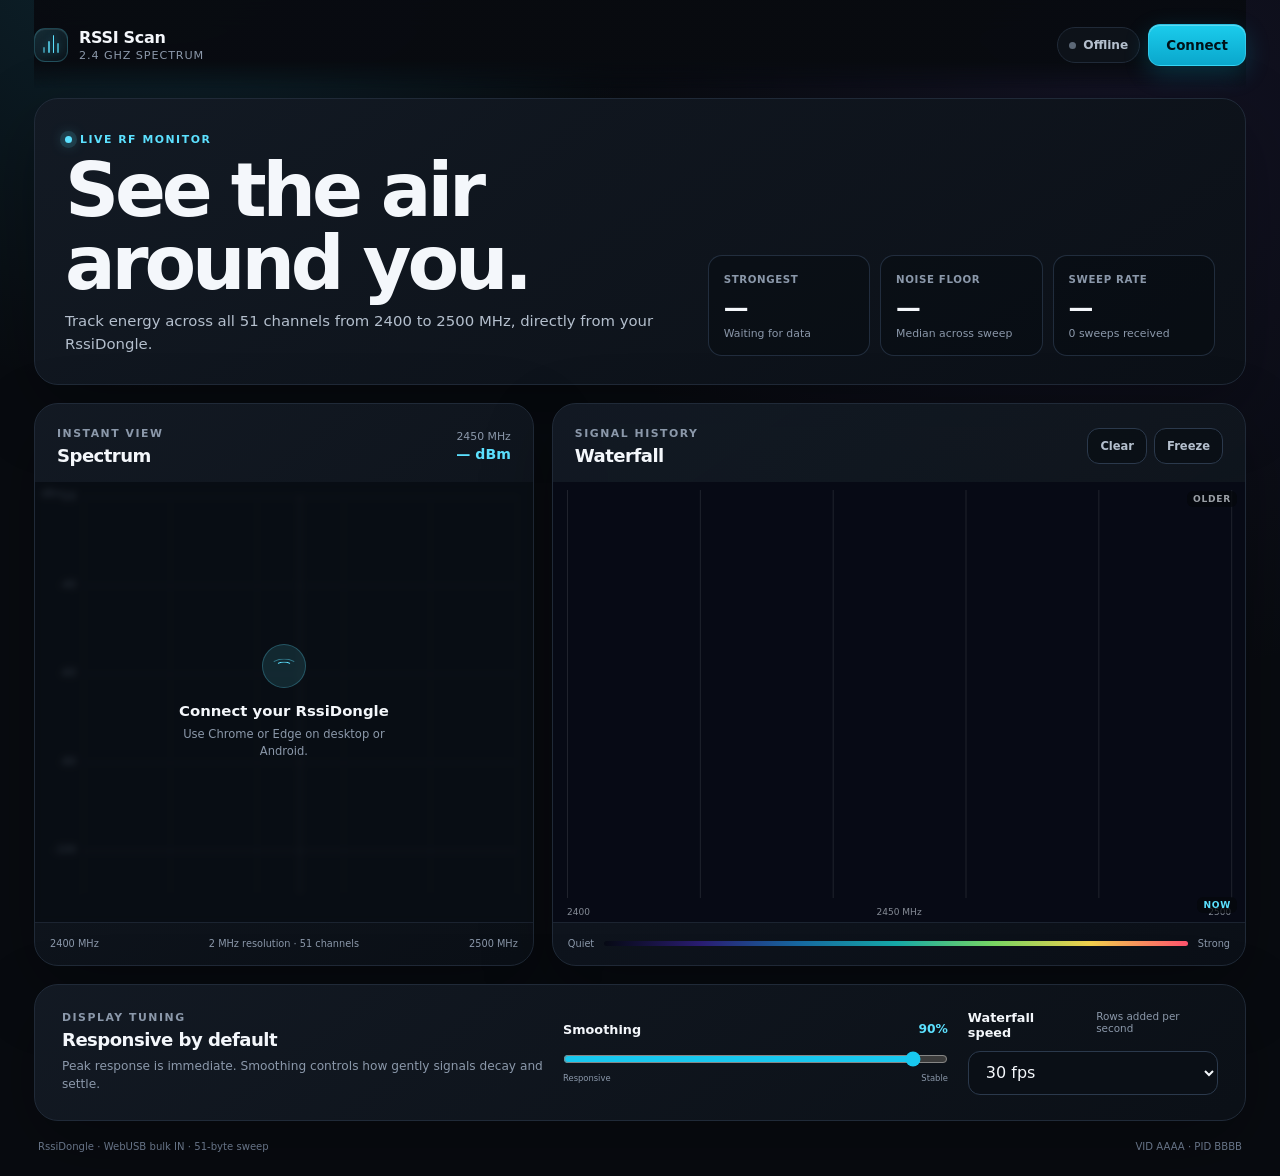
==== index.html @ 309f22cc "Rename RssiWebUsb.html to index.html" ====
<!doctype html>
<html lang="en">
<head>
  <meta charset="utf-8">
  <meta name="viewport" content="width=device-width, initial-scale=1, viewport-fit=cover">
  <meta name="theme-color" content="#080b10">
  <meta name="color-scheme" content="dark">
  <title>RSSI Scan · 2.4 GHz spectrum</title>
  <meta name="description" content="A live, mobile-first 2.4 GHz spectrum and waterfall display for RssiDongle.">
  <link rel="stylesheet" href="RssiWebUsb.css?v=3">
  <script src="RssiWebUsb.js?v=3" defer></script>
</head>
<body>
  <div class="app-shell">
    <header class="topbar">
      <a class="brand" href="#top" aria-label="RSSI Scan home">
        <span class="brand-mark" aria-hidden="true"><i></i><i></i><i></i><i></i></span>
        <span>
          <strong>RSSI Scan</strong>
          <small>2.4 GHz spectrum</small>
        </span>
      </a>

      <div class="connection-actions">
        <span class="status-pill" id="statusPill" data-state="idle">
          <span class="status-dot" aria-hidden="true"></span>
          <span id="statusText">Offline</span>
        </span>
        <button class="primary-button" id="connectButton" type="button">
          <span id="connectLabel">Connect</span>
        </button>
      </div>
    </header>

    <main id="top">
      <section class="intro-panel" aria-labelledby="pageTitle">
        <div class="intro-copy">
          <p class="eyebrow"><span class="live-beacon" aria-hidden="true"></span> Live RF monitor</p>
          <h1 id="pageTitle">See the air around you.</h1>
          <p>Track energy across all 51 channels from 2400 to 2500 MHz, directly from your RssiDongle.</p>
        </div>

        <div class="metrics" aria-label="Live scan metrics">
          <article class="metric">
            <span>Strongest</span>
            <strong id="peakRssi">—</strong>
            <small id="peakFrequency">Waiting for data</small>
          </article>
          <article class="metric">
            <span>Noise floor</span>
            <strong id="noiseFloor">—</strong>
            <small>Median across sweep</small>
          </article>
          <article class="metric">
            <span>Sweep rate</span>
            <strong id="packetRate">—</strong>
            <small id="packetTotal">0 sweeps received</small>
          </article>
        </div>
      </section>

      <section class="dashboard-grid" aria-label="RSSI visualizations">
        <article class="panel spectrum-panel">
          <header class="panel-header">
            <div>
              <p class="panel-kicker">Instant view</p>
              <h2>Spectrum</h2>
            </div>
            <div class="channel-readout" aria-live="polite">
              <span id="selectedFrequency">— MHz</span>
              <strong id="selectedRssi">— dBm</strong>
            </div>
          </header>

          <div class="canvas-wrap spectrum-wrap" id="spectrumWrap">
            <canvas id="spectrumCanvas" role="img" aria-label="Live RSSI spectrum from 2400 to 2500 megahertz"></canvas>
            <div class="empty-state" id="emptyState">
              <span class="empty-icon" aria-hidden="true"></span>
              <strong>Connect your RssiDongle</strong>
              <small>Use Chrome or Edge on desktop or Android.</small>
            </div>
          </div>

          <footer class="axis-caption">
            <span>2400 MHz</span>
            <span>2 MHz resolution · 51 channels</span>
            <span>2500 MHz</span>
          </footer>
        </article>

        <article class="panel waterfall-panel">
          <header class="panel-header">
            <div>
              <p class="panel-kicker">Signal history</p>
              <h2>Waterfall</h2>
            </div>
            <div class="panel-actions">
              <button class="icon-button" id="clearButton" type="button" aria-label="Clear waterfall history">Clear</button>
              <button class="icon-button" id="freezeButton" type="button" aria-pressed="false">Freeze</button>
            </div>
          </header>

          <div class="canvas-wrap waterfall-wrap" id="waterfallWrap">
            <canvas id="waterfallCanvas" role="img" aria-label="Scrolling RSSI waterfall history"></canvas>
            <span class="time-label time-label-old">Older</span>
            <span class="time-label time-label-now">Now</span>
          </div>

          <footer class="heat-legend" aria-label="Waterfall signal scale">
            <span>Quiet</span>
            <span class="heat-gradient" aria-hidden="true"></span>
            <span>Strong</span>
          </footer>
        </article>
      </section>

      <section class="settings-panel" aria-labelledby="settingsTitle">
        <div class="settings-heading">
          <p class="panel-kicker">Display tuning</p>
          <h2 id="settingsTitle">Responsive by default</h2>
          <p>Peak response is immediate. Smoothing controls how gently signals decay and settle.</p>
        </div>

        <label class="range-control" for="smoothingInput">
          <span>
            <strong>Smoothing</strong>
            <output id="smoothingValue" for="smoothingInput">90%</output>
          </span>
          <input id="smoothingInput" type="range" min="0" max="97" value="90" step="1">
          <span class="range-ends"><small>Responsive</small><small>Stable</small></span>
        </label>

        <label class="select-control" for="waterfallRate">
          <span>
            <strong>Waterfall speed</strong>
            <small>Rows added per second</small>
          </span>
          <select id="waterfallRate">
            <option value="15">15 fps</option>
            <option value="30" selected>30 fps</option>
            <option value="60">60 fps</option>
          </select>
        </label>
      </section>

      <section class="compatibility" id="compatibilityNote" hidden>
        <strong>WebUSB is unavailable in this browser.</strong>
        <span id="compatibilityText">Open this page in Chrome or Edge on desktop or Android. iPhone and iPad browsers currently do not expose WebUSB.</span>
      </section>
    </main>

    <footer class="app-footer">
      <span>RssiDongle · WebUSB bulk IN · 51-byte sweep</span>
      <span id="deviceIdentity">VID AAAA · PID BBBB</span>
    </footer>
  </div>

  <div class="toast" id="toast" role="status" aria-live="polite"></div>
</body>
</html>
---- RssiWebUsb.css ----
:root {
  color-scheme: dark;
  --bg: #080b10;
  --surface: #0f141c;
  --surface-raised: #141b25;
  --surface-soft: #0b1017;
  --border: #202a38;
  --border-strong: #2b394c;
  --text: #f4f7fb;
  --muted: #8b98aa;
  --muted-strong: #b4bfcd;
  --accent: #5ce1ff;
  --accent-strong: #18c8ef;
  --accent-soft: rgba(92, 225, 255, 0.12);
  --success: #77e6a1;
  --danger: #ff7187;
  --radius-lg: 24px;
  --radius-md: 17px;
  --shadow: 0 24px 70px rgba(0, 0, 0, 0.28);
  font-family: Inter, ui-sans-serif, system-ui, -apple-system, BlinkMacSystemFont, "Segoe UI", sans-serif;
  font-synthesis: none;
}

* {
  box-sizing: border-box;
}

html {
  min-width: 320px;
  scroll-behavior: smooth;
}

body {
  min-height: 100vh;
  margin: 0;
  overflow-x: hidden;
  background:
    radial-gradient(circle at 12% -10%, rgba(39, 167, 201, 0.17), transparent 32rem),
    radial-gradient(circle at 88% 12%, rgba(101, 74, 188, 0.11), transparent 34rem),
    var(--bg);
  color: var(--text);
  -webkit-font-smoothing: antialiased;
}

button,
input,
select {
  font: inherit;
}

button,
select,
input[type="range"] {
  -webkit-tap-highlight-color: transparent;
}

button {
  color: inherit;
}

.app-shell {
  width: min(100%, 1500px);
  min-height: 100vh;
  margin-inline: auto;
  padding: 0 max(16px, env(safe-area-inset-right)) max(20px, env(safe-area-inset-bottom)) max(16px, env(safe-area-inset-left));
}

.topbar {
  position: sticky;
  z-index: 10;
  top: 0;
  display: flex;
  align-items: center;
  justify-content: space-between;
  min-height: 76px;
  padding: max(12px, env(safe-area-inset-top)) 0 10px;
  background: linear-gradient(to bottom, rgba(8, 11, 16, 0.97) 70%, rgba(8, 11, 16, 0));
  backdrop-filter: blur(14px);
}

.brand {
  display: inline-flex;
  align-items: center;
  gap: 11px;
  color: var(--text);
  text-decoration: none;
}

.brand strong,
.brand small {
  display: block;
}

.brand strong {
  font-size: 1rem;
  letter-spacing: -0.02em;
}

.brand small {
  margin-top: 2px;
  color: var(--muted);
  font-size: 0.7rem;
  letter-spacing: 0.08em;
  text-transform: uppercase;
}

.brand-mark {
  display: flex;
  align-items: flex-end;
  gap: 3px;
  width: 34px;
  height: 34px;
  padding: 8px;
  border: 1px solid rgba(92, 225, 255, 0.22);
  border-radius: 11px;
  background: linear-gradient(145deg, rgba(92, 225, 255, 0.16), rgba(92, 225, 255, 0.04));
  box-shadow: inset 0 1px rgba(255, 255, 255, 0.08);
}

.brand-mark i {
  width: 3px;
  border-radius: 4px;
  background: var(--accent);
  box-shadow: 0 0 9px rgba(92, 225, 255, 0.48);
}

.brand-mark i:nth-child(1) { height: 6px; opacity: 0.52; }
.brand-mark i:nth-child(2) { height: 12px; opacity: 0.75; }
.brand-mark i:nth-child(3) { height: 18px; }
.brand-mark i:nth-child(4) { height: 10px; opacity: 0.65; }

.connection-actions {
  display: flex;
  align-items: center;
  gap: 8px;
}

.status-pill {
  display: none;
  align-items: center;
  gap: 7px;
  min-height: 36px;
  padding: 0 11px;
  border: 1px solid var(--border);
  border-radius: 999px;
  background: rgba(15, 20, 28, 0.82);
  color: var(--muted-strong);
  font-size: 0.76rem;
  font-weight: 700;
}

.status-dot {
  width: 7px;
  height: 7px;
  border-radius: 50%;
  background: #5c6877;
}

.status-pill[data-state="connected"] {
  border-color: rgba(119, 230, 161, 0.25);
  color: var(--success);
}

.status-pill[data-state="connected"] .status-dot {
  background: var(--success);
  box-shadow: 0 0 0 4px rgba(119, 230, 161, 0.1), 0 0 12px rgba(119, 230, 161, 0.65);
}

.status-pill[data-state="error"] {
  color: var(--danger);
}

.status-pill[data-state="error"] .status-dot {
  background: var(--danger);
}

.primary-button,
.icon-button {
  min-height: 42px;
  border-radius: 12px;
  cursor: pointer;
  transition: transform 140ms ease, border-color 140ms ease, background 140ms ease;
}

.primary-button {
  min-width: 96px;
  padding: 0 17px;
  border: 1px solid rgba(92, 225, 255, 0.42);
  background: linear-gradient(180deg, #1bccec, #0aa7cc);
  box-shadow: 0 8px 24px rgba(5, 174, 210, 0.23), inset 0 1px rgba(255, 255, 255, 0.28);
  color: #001218;
  font-size: 0.84rem;
  font-weight: 800;
}

.primary-button:active,
.icon-button:active {
  transform: scale(0.97);
}

.primary-button:disabled {
  cursor: wait;
  opacity: 0.6;
}

main {
  display: grid;
  gap: 14px;
  padding-top: 10px;
}

.intro-panel,
.panel,
.settings-panel,
.compatibility {
  border: 1px solid var(--border);
  background: linear-gradient(145deg, rgba(19, 26, 36, 0.95), rgba(11, 16, 23, 0.96));
  box-shadow: var(--shadow);
}

.intro-panel {
  display: grid;
  gap: 24px;
  overflow: hidden;
  padding: 25px 20px 20px;
  border-radius: var(--radius-lg);
}

.intro-copy {
  position: relative;
  z-index: 1;
}

.eyebrow,
.panel-kicker {
  margin: 0 0 8px;
  color: var(--accent);
  font-size: 0.68rem;
  font-weight: 800;
  letter-spacing: 0.14em;
  text-transform: uppercase;
}

.eyebrow {
  display: flex;
  align-items: center;
  gap: 8px;
}

.live-beacon {
  width: 7px;
  height: 7px;
  border-radius: 50%;
  background: var(--accent);
  box-shadow: 0 0 0 5px var(--accent-soft), 0 0 14px rgba(92, 225, 255, 0.7);
}

h1,
h2,
p {
  margin-top: 0;
}

h1 {
  max-width: 650px;
  margin-bottom: 10px;
  font-size: clamp(2rem, 9vw, 4.7rem);
  line-height: 0.97;
  letter-spacing: -0.055em;
}

.intro-copy > p:last-child {
  max-width: 630px;
  margin-bottom: 0;
  color: var(--muted-strong);
  font-size: 0.93rem;
  line-height: 1.55;
}

.metrics {
  display: grid;
  grid-template-columns: repeat(3, minmax(0, 1fr));
  gap: 8px;
}

.metric {
  min-width: 0;
  padding: 14px 11px 12px;
  border: 1px solid rgba(43, 57, 76, 0.74);
  border-radius: 14px;
  background: rgba(6, 10, 15, 0.42);
}

.metric span,
.metric small,
.metric strong {
  display: block;
  overflow: hidden;
  text-overflow: ellipsis;
  white-space: nowrap;
}

.metric span {
  margin-bottom: 8px;
  color: var(--muted);
  font-size: 0.64rem;
  font-weight: 700;
  letter-spacing: 0.06em;
  text-transform: uppercase;
}

.metric strong {
  font-size: clamp(1rem, 4.4vw, 1.55rem);
  letter-spacing: -0.04em;
}

.metric small {
  margin-top: 5px;
  color: var(--muted);
  font-size: 0.62rem;
}

.dashboard-grid {
  display: grid;
  gap: 14px;
}

.panel {
  min-width: 0;
  overflow: hidden;
  border-radius: var(--radius-lg);
}

.panel-header {
  display: flex;
  align-items: center;
  justify-content: space-between;
  min-height: 78px;
  padding: 17px 17px 10px;
}

.panel-header h2,
.settings-heading h2 {
  margin: 0;
  font-size: 1.13rem;
  letter-spacing: -0.03em;
}

.panel-kicker {
  margin-bottom: 5px;
  color: var(--muted);
}

.channel-readout {
  min-width: 98px;
  padding-left: 12px;
  text-align: right;
}

.channel-readout span,
.channel-readout strong {
  display: block;
}

.channel-readout span {
  color: var(--muted);
  font-size: 0.68rem;
}

.channel-readout strong {
  margin-top: 3px;
  color: var(--accent);
  font-size: 0.88rem;
}

.panel-actions {
  display: flex;
  gap: 7px;
}

.icon-button {
  min-height: 36px;
  padding: 0 12px;
  border: 1px solid var(--border-strong);
  background: rgba(8, 12, 17, 0.6);
  color: var(--muted-strong);
  font-size: 0.72rem;
  font-weight: 750;
}

.icon-button[aria-pressed="true"] {
  border-color: rgba(92, 225, 255, 0.38);
  background: var(--accent-soft);
  color: var(--accent);
}

.canvas-wrap {
  position: relative;
  width: 100%;
  background: var(--surface-soft);
  isolation: isolate;
}

.spectrum-wrap {
  height: clamp(270px, 72vw, 370px);
}

.waterfall-wrap {
  height: clamp(310px, 88vw, 430px);
}

canvas {
  display: block;
  width: 100%;
  height: 100%;
}

#spectrumCanvas {
  cursor: crosshair;
  touch-action: pan-y;
}

.empty-state {
  position: absolute;
  inset: 0;
  display: flex;
  flex-direction: column;
  align-items: center;
  justify-content: center;
  padding: 24px;
  background: rgba(9, 13, 19, 0.64);
  backdrop-filter: blur(3px);
  text-align: center;
  transition: opacity 200ms ease, visibility 200ms ease;
}

.empty-state[data-hidden="true"] {
  visibility: hidden;
  opacity: 0;
}

.empty-state strong {
  margin-top: 14px;
  font-size: 0.93rem;
}

.empty-state small {
  max-width: 240px;
  margin-top: 6px;
  color: var(--muted);
  font-size: 0.72rem;
  line-height: 1.45;
}

.empty-icon {
  position: relative;
  width: 44px;
  height: 44px;
  border: 1px solid rgba(92, 225, 255, 0.25);
  border-radius: 50%;
  background: var(--accent-soft);
}

.empty-icon::before,
.empty-icon::after {
  position: absolute;
  top: 50%;
  left: 50%;
  border: 1px solid var(--accent);
  border-bottom: 0;
  border-left-color: transparent;
  border-right-color: transparent;
  border-radius: 50% 50% 0 0;
  content: "";
  transform: translate(-50%, -50%);
}

.empty-icon::before { width: 25px; height: 14px; opacity: 0.42; }
.empty-icon::after { width: 14px; height: 8px; }

.axis-caption,
.heat-legend {
  display: flex;
  align-items: center;
  color: var(--muted);
  font-size: 0.61rem;
}

.axis-caption {
  justify-content: space-between;
  min-height: 43px;
  padding: 0 15px;
  border-top: 1px solid rgba(32, 42, 56, 0.75);
}

.axis-caption span:nth-child(2) {
  display: none;
}

.time-label {
  position: absolute;
  z-index: 2;
  right: 8px;
  padding: 3px 6px;
  border-radius: 6px;
  background: rgba(5, 8, 12, 0.72);
  color: rgba(236, 243, 249, 0.65);
  font-size: 0.57rem;
  font-weight: 800;
  letter-spacing: 0.08em;
  text-transform: uppercase;
  pointer-events: none;
}

.time-label-old { top: 9px; }
.time-label-now { bottom: 9px; color: var(--accent); }

.heat-legend {
  min-height: 43px;
  gap: 10px;
  padding: 0 15px;
  border-top: 1px solid rgba(32, 42, 56, 0.75);
}

.heat-gradient {
  flex: 1;
  height: 5px;
  border-radius: 9px;
  background: linear-gradient(90deg, #070a15, #2a1d72, #1768a0, #16a9a8, #78d663, #f2d04d, #ff526d);
}

.settings-panel {
  display: grid;
  gap: 20px;
  padding: 21px 18px;
  border-radius: var(--radius-lg);
}

.settings-heading p:last-child {
  max-width: 490px;
  margin: 7px 0 0;
  color: var(--muted);
  font-size: 0.76rem;
  line-height: 1.5;
}

.range-control,
.select-control {
  display: grid;
  gap: 11px;
}

.range-control > span:first-child,
.select-control > span {
  display: flex;
  align-items: center;
  justify-content: space-between;
  gap: 16px;
}

.range-control strong,
.select-control strong {
  font-size: 0.8rem;
}

.range-control output {
  color: var(--accent);
  font-size: 0.77rem;
  font-weight: 800;
}

input[type="range"] {
  width: 100%;
  height: 22px;
  margin: 0;
  accent-color: var(--accent-strong);
  cursor: pointer;
}

.range-ends {
  display: flex;
  justify-content: space-between;
  margin-top: -8px;
  color: var(--muted);
  font-size: 0.63rem;
}

.select-control > span {
  align-items: flex-start;
}

.select-control small {
  color: var(--muted);
  font-size: 0.65rem;
}

select {
  width: 100%;
  min-height: 44px;
  padding: 0 13px;
  border: 1px solid var(--border-strong);
  border-radius: 12px;
  outline: none;
  background: #0a0f16;
  color: var(--text);
  cursor: pointer;
}

.compatibility {
  display: grid;
  gap: 5px;
  padding: 16px 18px;
  border-color: rgba(255, 113, 135, 0.27);
  border-radius: var(--radius-md);
  color: var(--danger);
  font-size: 0.78rem;
}

.compatibility[hidden] {
  display: none;
}

.compatibility span {
  color: var(--muted-strong);
  line-height: 1.45;
}

.app-footer {
  display: flex;
  flex-direction: column;
  gap: 4px;
  padding: 20px 4px 4px;
  color: #667386;
  font-size: 0.63rem;
}

.toast {
  position: fixed;
  z-index: 50;
  right: 16px;
  bottom: max(16px, env(safe-area-inset-bottom));
  left: 16px;
  padding: 13px 15px;
  border: 1px solid var(--border-strong);
  border-radius: 13px;
  background: rgba(20, 27, 37, 0.96);
  box-shadow: 0 16px 40px rgba(0, 0, 0, 0.42);
  color: var(--muted-strong);
  font-size: 0.76rem;
  line-height: 1.4;
  opacity: 0;
  pointer-events: none;
  transform: translateY(12px);
  transition: opacity 180ms ease, transform 180ms ease;
}

.toast[data-visible="true"] {
  opacity: 1;
  transform: translateY(0);
}

@media (min-width: 520px) {
  .app-shell {
    padding-inline: 24px;
  }

  .status-pill {
    display: inline-flex;
  }

  .intro-panel,
  .settings-panel {
    padding-inline: 25px;
  }

  .metric {
    padding: 17px 15px 15px;
  }

  .metric small {
    font-size: 0.68rem;
  }

  .axis-caption span:nth-child(2) {
    display: inline;
  }

  .app-footer {
    flex-direction: row;
    justify-content: space-between;
  }

  .toast {
    right: 24px;
    left: auto;
    max-width: 390px;
  }
}

@media (min-width: 760px) {
  .topbar {
    min-height: 88px;
  }

  main {
    gap: 18px;
  }

  .intro-panel {
    grid-template-columns: minmax(0, 1fr) minmax(410px, 0.82fr);
    align-items: end;
    padding: 34px 30px 28px;
  }

  .metrics {
    gap: 10px;
  }

  .panel-header {
    padding-inline: 22px;
  }

  .settings-panel {
    grid-template-columns: minmax(260px, 1.25fr) minmax(220px, 1fr) minmax(170px, 0.65fr);
    align-items: center;
    padding: 25px 27px;
  }

  .select-control {
    grid-template-columns: 1fr;
  }
}

@media (min-width: 1040px) {
  .app-shell {
    padding-inline: 34px;
  }

  .dashboard-grid {
    grid-template-columns: minmax(400px, 0.9fr) minmax(520px, 1.25fr);
    gap: 18px;
  }

  .spectrum-wrap,
  .waterfall-wrap {
    height: 440px;
  }

  .primary-button:hover,
  .icon-button:hover {
    transform: translateY(-1px);
  }

  .icon-button:hover {
    border-color: rgba(92, 225, 255, 0.3);
    color: var(--text);
  }
}

@media (prefers-reduced-motion: reduce) {
  *,
  *::before,
  *::after {
    scroll-behavior: auto !important;
    transition-duration: 0.01ms !important;
  }
}
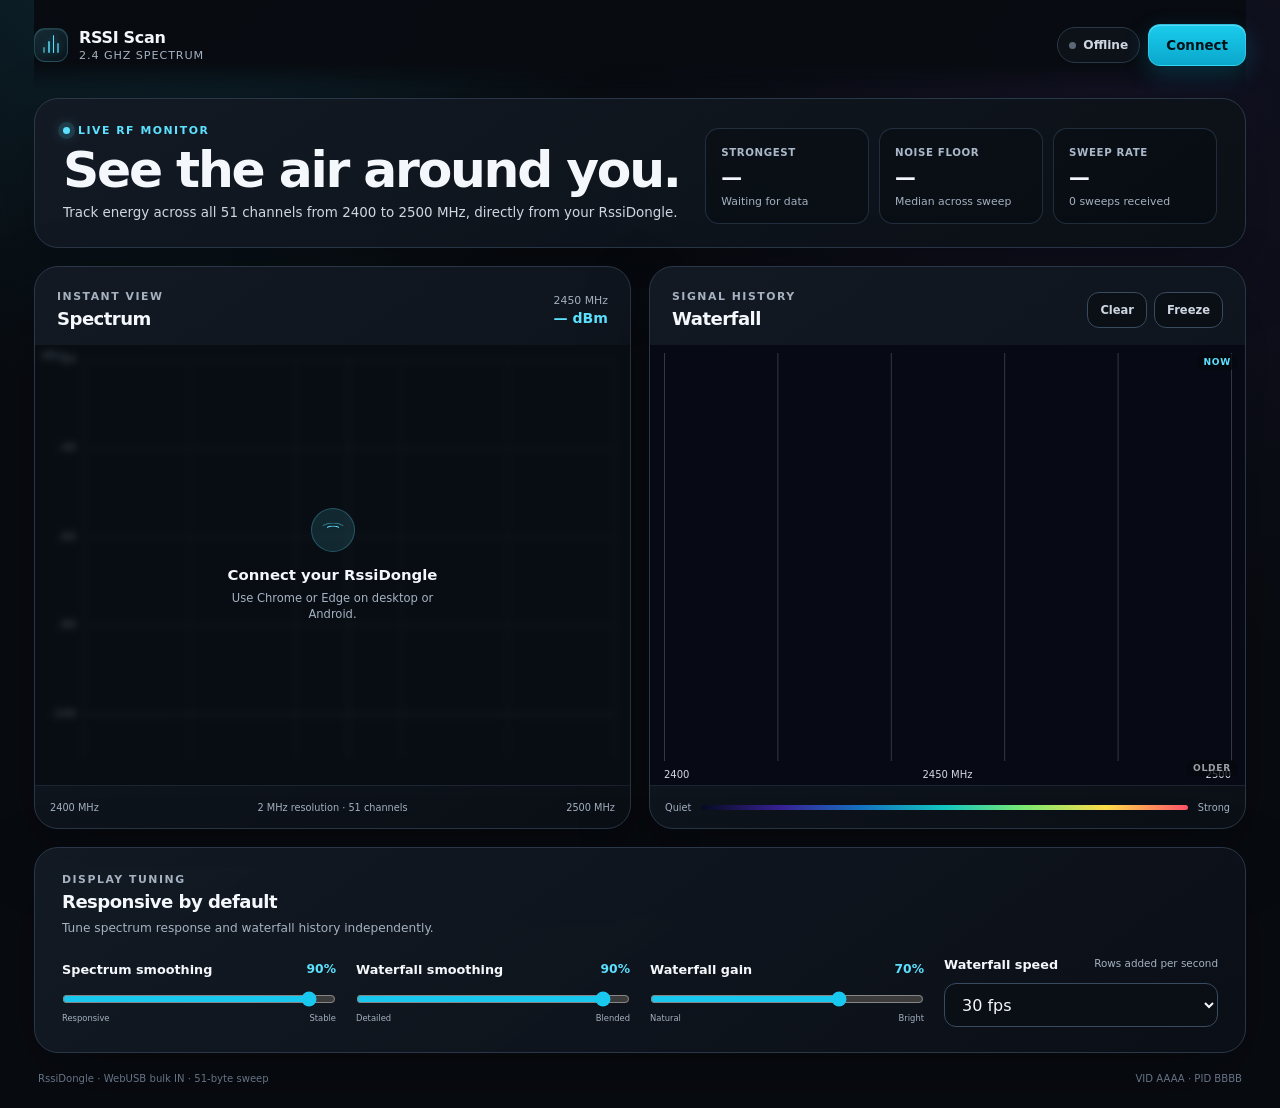
==== commit d5658fcf: "Improve UI" ====
--- a/index.html
+++ b/index.html
@@ -7,8 +7,8 @@
   <meta name="color-scheme" content="dark">
   <title>RSSI Scan · 2.4 GHz spectrum</title>
   <meta name="description" content="A live, mobile-first 2.4 GHz spectrum and waterfall display for RssiDongle.">
-  <link rel="stylesheet" href="RssiWebUsb.css?v=3">
-  <script src="RssiWebUsb.js?v=3" defer></script>
+  <link rel="stylesheet" href="RssiWebUsb.css?v=8">
+  <script src="RssiWebUsb.js?v=8" defer></script>
 </head>
 <body>
   <div class="app-shell">
@@ -118,16 +118,34 @@
         <div class="settings-heading">
           <p class="panel-kicker">Display tuning</p>
           <h2 id="settingsTitle">Responsive by default</h2>
-          <p>Peak response is immediate. Smoothing controls how gently signals decay and settle.</p>
+          <p>Tune spectrum response and waterfall history independently.</p>
         </div>
 
         <label class="range-control" for="smoothingInput">
           <span>
-            <strong>Smoothing</strong>
+            <strong>Spectrum smoothing</strong>
             <output id="smoothingValue" for="smoothingInput">90%</output>
           </span>
           <input id="smoothingInput" type="range" min="0" max="97" value="90" step="1">
           <span class="range-ends"><small>Responsive</small><small>Stable</small></span>
+        </label>
+
+        <label class="range-control" for="waterfallSmoothingInput">
+          <span>
+            <strong>Waterfall smoothing</strong>
+            <output id="waterfallSmoothingValue" for="waterfallSmoothingInput">90%</output>
+          </span>
+          <input id="waterfallSmoothingInput" type="range" min="0" max="97" value="90" step="1">
+          <span class="range-ends"><small>Detailed</small><small>Blended</small></span>
+        </label>
+
+        <label class="range-control" for="gainInput">
+          <span>
+            <strong>Waterfall gain</strong>
+            <output id="gainValue" for="gainInput">70%</output>
+          </span>
+          <input id="gainInput" type="range" min="0" max="100" value="70" step="1">
+          <span class="range-ends"><small>Natural</small><small>Bright</small></span>
         </label>
 
         <label class="select-control" for="waterfallRate">
--- a/RssiWebUsb.css
+++ b/RssiWebUsb.css
@@ -1,14 +1,14 @@
 :root {
   color-scheme: dark;
   --bg: #080b10;
-  --surface: #0f141c;
-  --surface-raised: #141b25;
-  --surface-soft: #0b1017;
-  --border: #202a38;
-  --border-strong: #2b394c;
+  --surface: #121923;
+  --surface-raised: #18212d;
+  --surface-soft: #0d131c;
+  --border: #2a3748;
+  --border-strong: #3a4a5f;
   --text: #f4f7fb;
-  --muted: #8b98aa;
-  --muted-strong: #b4bfcd;
+  --muted: #a5b1c1;
+  --muted-strong: #ced6e1;
   --accent: #5ce1ff;
   --accent-strong: #18c8ef;
   --accent-soft: rgba(92, 225, 255, 0.12);
@@ -220,9 +220,9 @@
 
 .intro-panel {
   display: grid;
-  gap: 24px;
+  gap: 18px;
   overflow: hidden;
-  padding: 25px 20px 20px;
+  padding: 22px 20px 18px;
   border-radius: var(--radius-lg);
 }
 
@@ -263,17 +263,17 @@
 
 h1 {
   max-width: 650px;
-  margin-bottom: 10px;
-  font-size: clamp(2rem, 9vw, 4.7rem);
-  line-height: 0.97;
-  letter-spacing: -0.055em;
+  margin-bottom: 8px;
+  font-size: clamp(1.8rem, 6vw, 3.15rem);
+  line-height: 1;
+  letter-spacing: -0.045em;
 }
 
 .intro-copy > p:last-child {
   max-width: 630px;
   margin-bottom: 0;
   color: var(--muted-strong);
-  font-size: 0.93rem;
+  font-size: 0.84rem;
   line-height: 1.55;
 }
 
@@ -302,7 +302,7 @@
 
 .metric span {
   margin-bottom: 8px;
-  color: var(--muted);
+  color: #a9b8ca;
   font-size: 0.64rem;
   font-weight: 700;
   letter-spacing: 0.06em;
@@ -310,7 +310,7 @@
 }
 
 .metric strong {
-  font-size: clamp(1rem, 4.4vw, 1.55rem);
+  font-size: clamp(0.95rem, 3.5vw, 1.3rem);
   letter-spacing: -0.04em;
 }
 
@@ -512,8 +512,8 @@
   pointer-events: none;
 }
 
-.time-label-old { top: 9px; }
-.time-label-now { bottom: 9px; color: var(--accent); }
+.time-label-old { bottom: 9px; }
+.time-label-now { top: 9px; color: var(--accent); }
 
 .heat-legend {
   min-height: 43px;
@@ -526,7 +526,7 @@
   flex: 1;
   height: 5px;
   border-radius: 9px;
-  background: linear-gradient(90deg, #070a15, #2a1d72, #1768a0, #16a9a8, #78d663, #f2d04d, #ff526d);
+  background: linear-gradient(90deg, #080c22, #382296, #1575c2, #14c7c2, #7eeb71, #ffdc4b, #ff5369);
 }
 
 .settings-panel {
@@ -709,7 +709,7 @@
   .intro-panel {
     grid-template-columns: minmax(0, 1fr) minmax(410px, 0.82fr);
     align-items: end;
-    padding: 34px 30px 28px;
+    padding: 25px 28px 23px;
   }
 
   .metrics {
@@ -721,9 +721,13 @@
   }
 
   .settings-panel {
-    grid-template-columns: minmax(260px, 1.25fr) minmax(220px, 1fr) minmax(170px, 0.65fr);
+    grid-template-columns: repeat(2, minmax(0, 1fr));
     align-items: center;
     padding: 25px 27px;
+  }
+
+  .settings-heading {
+    grid-column: 1 / -1;
   }
 
   .select-control {
@@ -737,8 +741,12 @@
   }
 
   .dashboard-grid {
-    grid-template-columns: minmax(400px, 0.9fr) minmax(520px, 1.25fr);
+    grid-template-columns: repeat(2, minmax(0, 1fr));
     gap: 18px;
+  }
+
+  .settings-panel {
+    grid-template-columns: repeat(4, minmax(0, 1fr));
   }
 
   .spectrum-wrap,
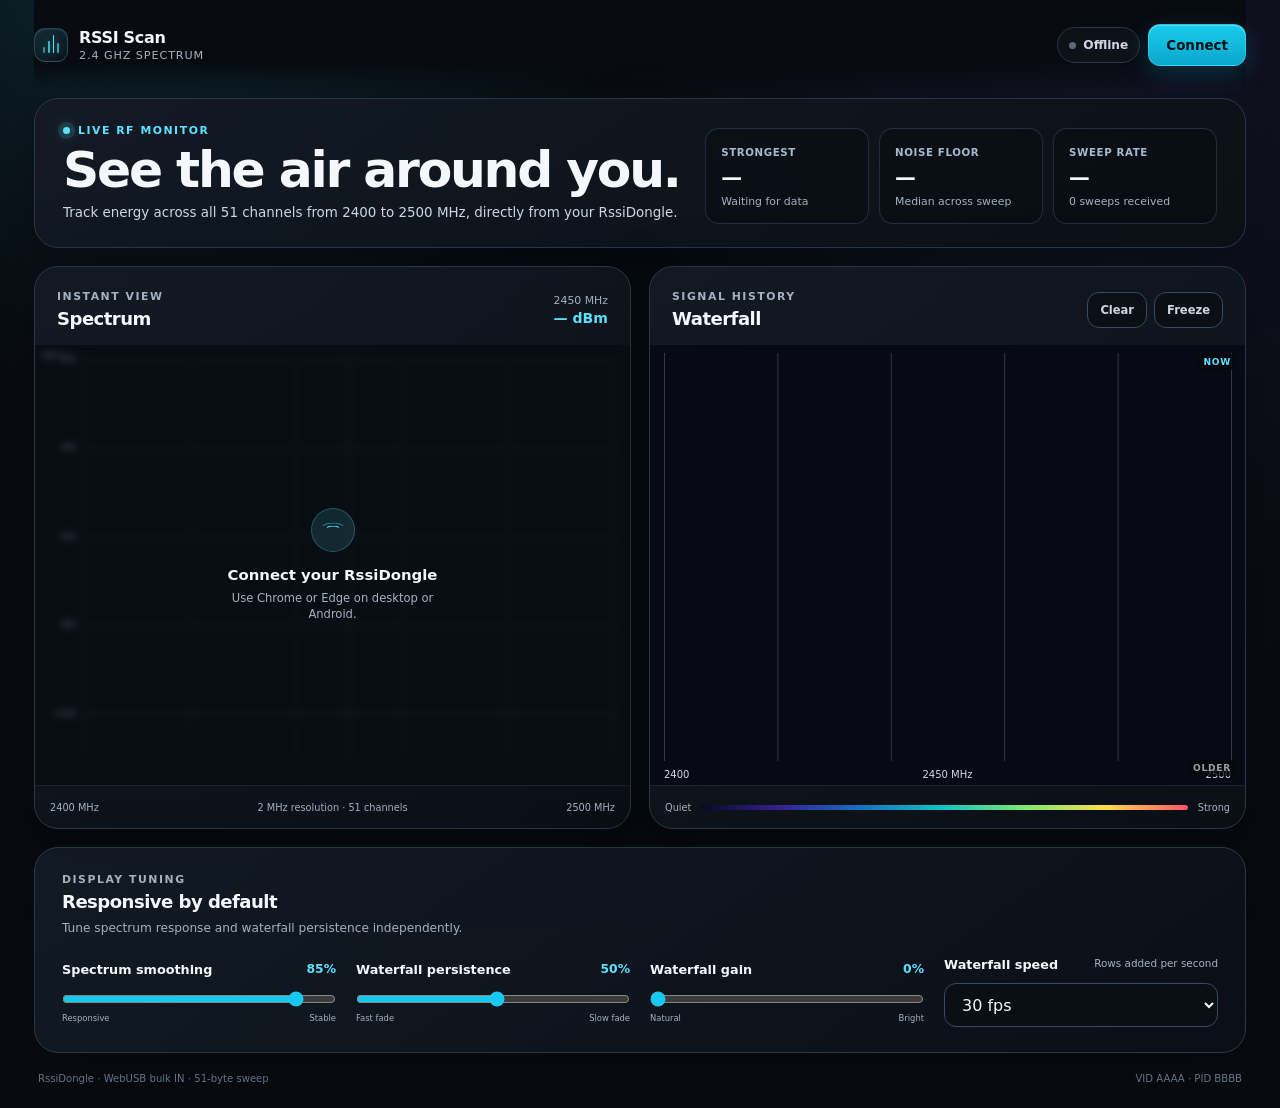
==== commit 040b8acd: "Improve rendering and settings" ====
--- a/index.html
+++ b/index.html
@@ -7,8 +7,8 @@
   <meta name="color-scheme" content="dark">
   <title>RSSI Scan · 2.4 GHz spectrum</title>
   <meta name="description" content="A live, mobile-first 2.4 GHz spectrum and waterfall display for RssiDongle.">
-  <link rel="stylesheet" href="RssiWebUsb.css?v=8">
-  <script src="RssiWebUsb.js?v=8" defer></script>
+  <link rel="stylesheet" href="RssiWebUsb.css?v=11">
+  <script src="RssiWebUsb.js?v=11" defer></script>
 </head>
 <body>
   <div class="app-shell">
@@ -118,33 +118,33 @@
         <div class="settings-heading">
           <p class="panel-kicker">Display tuning</p>
           <h2 id="settingsTitle">Responsive by default</h2>
-          <p>Tune spectrum response and waterfall history independently.</p>
+          <p>Tune spectrum response and waterfall persistence independently.</p>
         </div>
 
         <label class="range-control" for="smoothingInput">
           <span>
             <strong>Spectrum smoothing</strong>
-            <output id="smoothingValue" for="smoothingInput">90%</output>
+            <output id="smoothingValue" for="smoothingInput">85%</output>
           </span>
-          <input id="smoothingInput" type="range" min="0" max="97" value="90" step="1">
+          <input id="smoothingInput" type="range" min="0" max="97" value="85" step="1">
           <span class="range-ends"><small>Responsive</small><small>Stable</small></span>
         </label>
 
         <label class="range-control" for="waterfallSmoothingInput">
           <span>
-            <strong>Waterfall smoothing</strong>
-            <output id="waterfallSmoothingValue" for="waterfallSmoothingInput">90%</output>
+            <strong>Waterfall persistence</strong>
+            <output id="waterfallSmoothingValue" for="waterfallSmoothingInput">50%</output>
           </span>
-          <input id="waterfallSmoothingInput" type="range" min="0" max="97" value="90" step="1">
-          <span class="range-ends"><small>Detailed</small><small>Blended</small></span>
+          <input id="waterfallSmoothingInput" type="range" min="0" max="97" value="50" step="1">
+          <span class="range-ends"><small>Fast fade</small><small>Slow fade</small></span>
         </label>
 
         <label class="range-control" for="gainInput">
           <span>
             <strong>Waterfall gain</strong>
-            <output id="gainValue" for="gainInput">70%</output>
+            <output id="gainValue" for="gainInput">0%</output>
           </span>
-          <input id="gainInput" type="range" min="0" max="100" value="70" step="1">
+          <input id="gainInput" type="range" min="0" max="100" value="0" step="1">
           <span class="range-ends"><small>Natural</small><small>Bright</small></span>
         </label>
 
